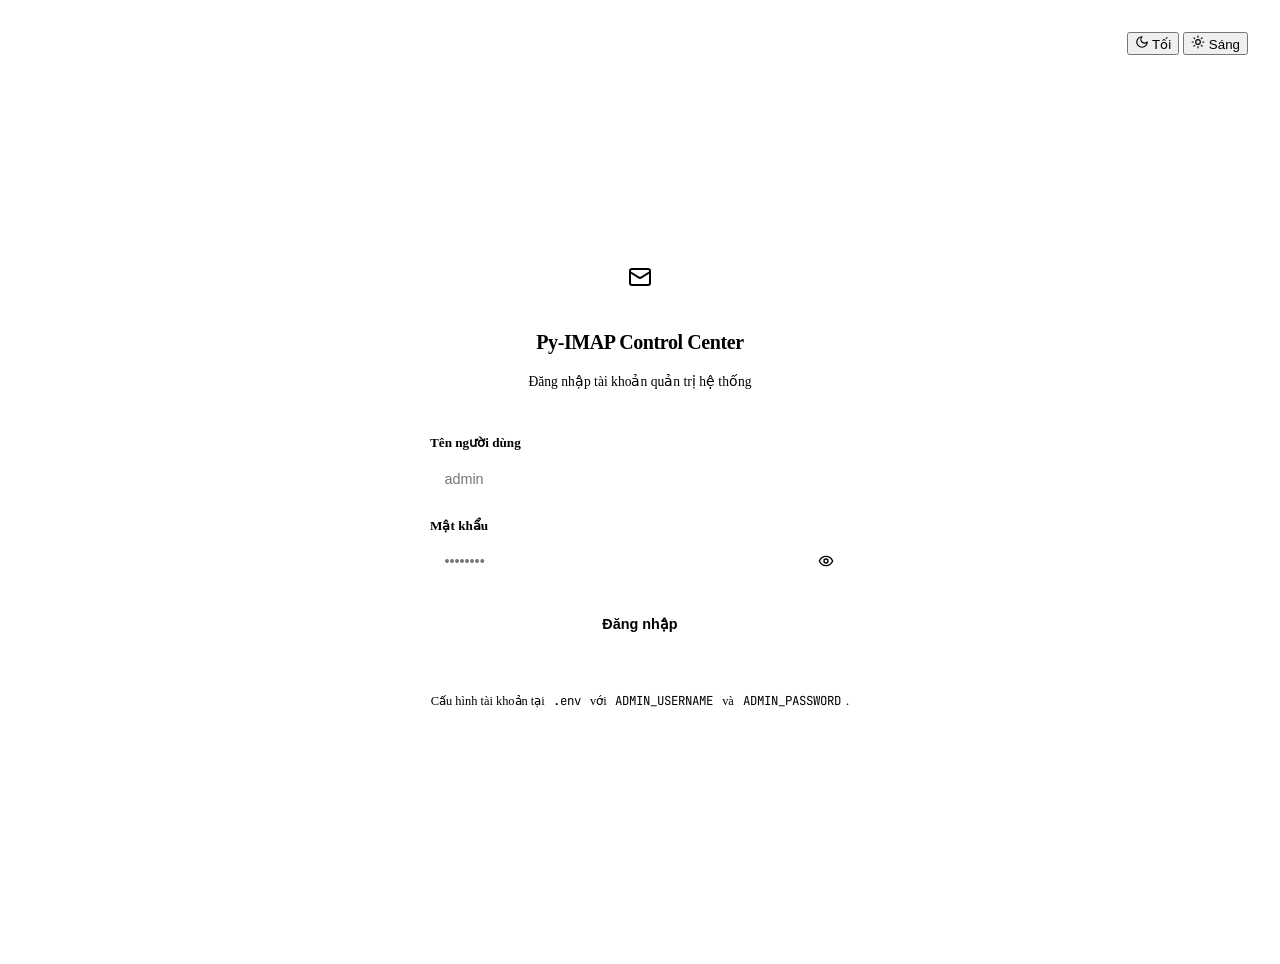
==== src/web/templates/login.html @ 8c3b4b3f "feat(web): add minimalist monochrome login page, session cookie auth, and logout flow" ====
<!DOCTYPE html>
<html lang="vi" data-theme="dark">
<head>
    <meta charset="UTF-8">
    <meta name="viewport" content="width=device-width, initial-scale=1.0">
    <title>Đăng nhập | Py-IMAP Control Center</title>
    <link rel="preconnect" href="https://fonts.googleapis.com">
    <link rel="preconnect" href="https://fonts.gstatic.com" crossorigin>
    <link href="https://fonts.googleapis.com/css2?family=Plus+Jakarta+Sans:wght@400;500;600;700&family=JetBrains+Mono:wght@400;500&display=swap" rel="stylesheet">
    <link rel="stylesheet" href="/static/app.css">
    <style>
        .login-page {
            min-height: 100vh;
            display: flex;
            align-items: center;
            justify-content: center;
            padding: 1.5rem;
            position: relative;
            background: var(--bg-dark);
        }

        .login-theme-toggle {
            position: absolute;
            top: 1.5rem;
            right: 1.5rem;
        }

        .login-card {
            width: 100%;
            max-width: 420px;
            background: var(--bg-card);
            border: 1px solid var(--border);
            border-radius: 12px;
            padding: 2.25rem 2rem;
            box-shadow: var(--card-shadow);
        }

        .login-brand {
            display: flex;
            flex-direction: column;
            align-items: center;
            text-align: center;
            margin-bottom: 2rem;
        }

        .login-logo {
            width: 48px;
            height: 48px;
            background: var(--badge-neutral-bg);
            border: 1px solid var(--border);
            border-radius: 10px;
            display: flex;
            align-items: center;
            justify-content: center;
            margin-bottom: 1rem;
            color: var(--text-primary);
        }

        .login-title {
            font-size: 1.25rem;
            font-weight: 700;
            color: var(--text-primary);
            letter-spacing: -0.02em;
            margin-bottom: 0.35rem;
        }

        .login-subtitle {
            font-size: 0.85rem;
            color: var(--text-muted);
        }

        .login-alert {
            display: none;
            padding: 0.75rem 1rem;
            border-radius: 8px;
            font-size: 0.85rem;
            margin-bottom: 1.25rem;
            background: var(--danger-bg);
            border: 1px solid var(--danger-border);
            color: var(--danger-text);
            line-height: 1.4;
        }

        .login-form .form-group {
            margin-bottom: 1.25rem;
        }

        .login-form label {
            display: block;
            font-size: 0.825rem;
            font-weight: 600;
            color: var(--text-primary);
            margin-bottom: 0.5rem;
        }

        .input-wrapper {
            position: relative;
            display: flex;
            align-items: center;
        }

        .input-wrapper input {
            width: 100%;
            padding: 0.7rem 0.9rem;
            font-size: 0.9rem;
            background: var(--input-bg);
            border: 1px solid var(--input-border);
            border-radius: 6px;
            color: var(--input-text);
            outline: none;
            transition: border-color 0.15s ease, box-shadow 0.15s ease;
        }

        .input-wrapper input:focus {
            border-color: var(--border-focus);
            box-shadow: 0 0 0 2px var(--focus-ring);
        }

        .toggle-pwd-btn {
            position: absolute;
            right: 0.75rem;
            background: transparent;
            border: none;
            color: var(--text-dim);
            cursor: pointer;
            padding: 0.25rem;
            display: flex;
            align-items: center;
            justify-content: center;
        }

        .toggle-pwd-btn:hover {
            color: var(--text-primary);
        }

        .login-btn {
            width: 100%;
            padding: 0.75rem 1rem;
            font-size: 0.9rem;
            font-weight: 600;
            background: var(--primary);
            color: var(--primary-text);
            border: 1px solid var(--primary-border);
            border-radius: 6px;
            cursor: pointer;
            display: flex;
            align-items: center;
            justify-content: center;
            gap: 0.5rem;
            transition: opacity 0.15s ease, background 0.15s ease;
            margin-top: 1.5rem;
        }

        .login-btn:hover:not(:disabled) {
            background: var(--primary-hover);
        }

        .login-btn:disabled {
            opacity: 0.6;
            cursor: not-allowed;
        }

        .login-footer {
            margin-top: 1.75rem;
            padding-top: 1.25rem;
            border-top: 1px solid var(--border);
            font-size: 0.775rem;
            color: var(--text-dim);
            text-align: center;
            line-height: 1.5;
        }

        .login-footer code {
            font-family: 'JetBrains Mono', monospace;
            background: var(--badge-neutral-bg);
            border: 1px solid var(--border);
            padding: 0.15rem 0.35rem;
            border-radius: 4px;
            color: var(--text-muted);
        }
    </style>
</head>
<body>
    <div class="login-page">
        <!-- Theme Switcher -->
        <div class="login-theme-toggle">
            <div class="theme-switcher">
                <button class="theme-btn active" data-theme="dark" title="Giao diện tối (Dark)">
                    <svg width="14" height="14" viewBox="0 0 24 24" fill="none" stroke="currentColor" stroke-width="2" stroke-linecap="round" stroke-linejoin="round">
                        <path d="M12 3a6 6 0 0 0 9 9 9 9 0 1 1-9-9Z"/>
                    </svg>
                    <span>Tối</span>
                </button>
                <button class="theme-btn" data-theme="light" title="Giao diện sáng (Light)">
                    <svg width="14" height="14" viewBox="0 0 24 24" fill="none" stroke="currentColor" stroke-width="2" stroke-linecap="round" stroke-linejoin="round">
                        <circle cx="12" cy="12" r="4"/>
                        <path d="M12 2v2M12 20v2M4.93 4.93l1.41 1.41M17.66 17.66l1.41 1.41M2 12h2M20 12h2M6.34 17.66l-1.41 1.41M19.07 4.93l-1.41 1.41"/>
                    </svg>
                    <span>Sáng</span>
                </button>
            </div>
        </div>

        <div class="login-card">
            <div class="login-brand">
                <div class="login-logo">
                    <svg width="24" height="24" viewBox="0 0 24 24" fill="none" stroke="currentColor" stroke-width="2" stroke-linecap="round" stroke-linejoin="round">
                        <rect width="20" height="16" x="2" y="4" rx="2"/>
                        <path d="m22 7-8.97 5.7a1.94 1.94 0 0 1-2.06 0L2 7"/>
                    </svg>
                </div>
                <h1 class="login-title">Py-IMAP Control Center</h1>
                <p class="login-subtitle">Đăng nhập tài khoản quản trị hệ thống</p>
            </div>

            <!-- Error Banner -->
            <div id="loginAlert" class="login-alert" role="alert"></div>

            <!-- Form -->
            <form id="loginForm" class="login-form" autocomplete="on">
                <div class="form-group">
                    <label for="username">Tên người dùng</label>
                    <div class="input-wrapper">
                        <input type="text" id="username" name="username" placeholder="admin" required autofocus autocomplete="username">
                    </div>
                </div>

                <div class="form-group">
                    <label for="password">Mật khẩu</label>
                    <div class="input-wrapper">
                        <input type="password" id="password" name="password" placeholder="••••••••" required autocomplete="current-password">
                        <button type="button" class="toggle-pwd-btn" id="togglePasswordBtn" title="Hiện/ẩn mật khẩu">
                            <svg id="eyeIcon" width="16" height="16" viewBox="0 0 24 24" fill="none" stroke="currentColor" stroke-width="2" stroke-linecap="round" stroke-linejoin="round">
                                <path d="M2 12s3-7 10-7 10 7 10 7-3 7-10 7-10-7-10-7Z"/>
                                <circle cx="12" cy="12" r="3"/>
                            </svg>
                        </button>
                    </div>
                </div>

                <button type="submit" class="login-btn" id="submitBtn">
                    <span id="btnText">Đăng nhập</span>
                </button>
            </form>

            <div class="login-footer">
                Cấu hình tài khoản tại <code>.env</code> với <code>ADMIN_USERNAME</code> và <code>ADMIN_PASSWORD</code>.
            </div>
        </div>
    </div>

    <script>
        // 1. Theme Management
        const savedTheme = localStorage.getItem('py_imap_theme') || 'dark';
        document.documentElement.setAttribute('data-theme', savedTheme);
        updateThemeButtons(savedTheme);

        document.querySelectorAll('.theme-btn').forEach(btn => {
            btn.addEventListener('click', () => {
                const theme = btn.getAttribute('data-theme');
                document.documentElement.setAttribute('data-theme', theme);
                localStorage.setItem('py_imap_theme', theme);
                updateThemeButtons(theme);
            });
        });

        function updateThemeButtons(theme) {
            document.querySelectorAll('.theme-btn').forEach(btn => {
                btn.classList.toggle('active', btn.getAttribute('data-theme') === theme);
            });
        }

        // 2. Toggle Password Visibility
        const pwdInput = document.getElementById('password');
        const togglePwdBtn = document.getElementById('togglePasswordBtn');
        const eyeIcon = document.getElementById('eyeIcon');

        togglePwdBtn.addEventListener('click', () => {
            const isPassword = pwdInput.type === 'password';
            pwdInput.type = isPassword ? 'text' : 'password';
            eyeIcon.innerHTML = isPassword 
                ? '<path d="m9.88 9.88a3 3 0 1 0 4.24 4.24"/><path d="M10.73 5.08A10.43 10.43 0 0 1 12 5c7 0 10 7 10 7a13.16 13.16 0 0 1-1.67 2.68"/><path d="M6.61 6.61A13.526 13.526 0 0 0 2 12s3 7 10 7a9.74 9.74 0 0 0 5.39-1.61"/><line x1="2" x2="22" y1="2" y2="22"/>'
                : '<path d="M2 12s3-7 10-7 10 7 10 7-3 7-10 7-10-7-10-7Z"/><circle cx="12" cy="12" r="3"/>';
        });

        // 3. Login Submission
        const form = document.getElementById('loginForm');
        const alertBox = document.getElementById('loginAlert');
        const submitBtn = document.getElementById('submitBtn');
        const btnText = document.getElementById('btnText');

        form.addEventListener('submit', async (e) => {
            e.preventDefault();
            alertBox.style.display = 'none';

            const username = document.getElementById('username').value.trim();
            const password = document.getElementById('password').value;

            if (!username || !password) {
                alertBox.textContent = 'Vui lòng nhập đầy đủ tên người dùng và mật khẩu.';
                alertBox.style.display = 'block';
                return;
            }

            submitBtn.disabled = true;
            btnText.textContent = 'Đang xác thực...';

            try {
                const response = await fetch('/api/login', {
                    method: 'POST',
                    headers: { 'Content-Type': 'application/json' },
                    body: JSON.stringify({ username, password })
                });

                const data = await response.json();

                if (response.ok && data.success) {
                    btnText.textContent = 'Thành công! Đang chuyển hướng...';
                    window.location.href = data.redirect || '/';
                } else {
                    alertBox.textContent = data.detail || 'Tài khoản hoặc mật khẩu không chính xác.';
                    alertBox.style.display = 'block';
                    submitBtn.disabled = false;
                    btnText.textContent = 'Đăng nhập';
                }
            } catch (err) {
                alertBox.textContent = 'Không thể kết nối tới máy chủ. Vui lòng kiểm tra lại mạng.';
                alertBox.style.display = 'block';
                submitBtn.disabled = false;
                btnText.textContent = 'Đăng nhập';
            }
        });
    </script>
</body>
</html>
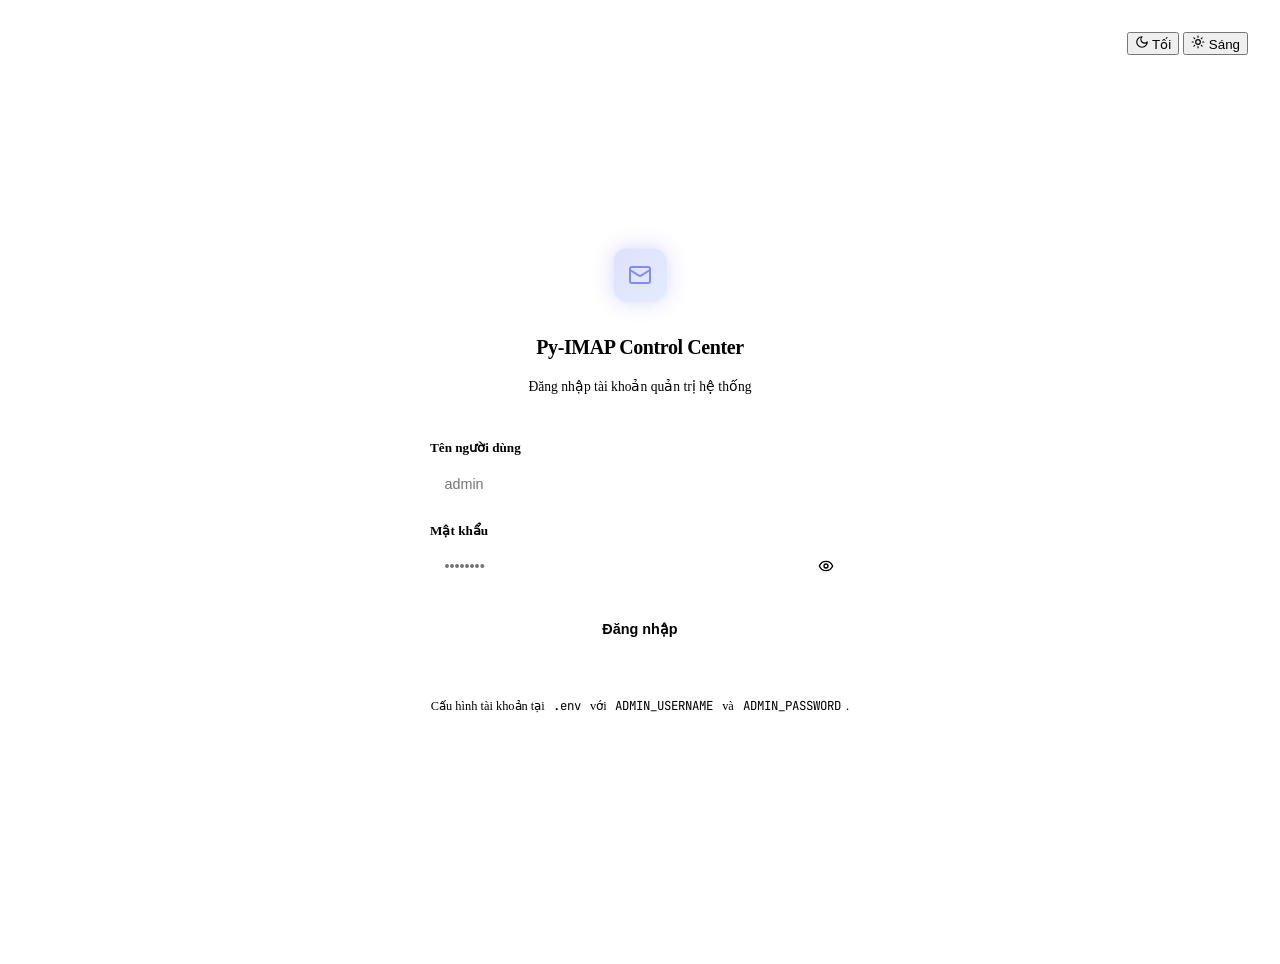
==== commit 92214602: "feat(ui): redesign web control panel with modern glassmorphism, brand icons, confirmation modals, an" ====
--- a/src/web/templates/login.html
+++ b/src/web/templates/login.html
@@ -29,10 +29,13 @@
             width: 100%;
             max-width: 420px;
             background: var(--bg-card);
+            backdrop-filter: var(--glass-blur);
+            -webkit-backdrop-filter: var(--glass-blur);
             border: 1px solid var(--border);
-            border-radius: 12px;
-            padding: 2.25rem 2rem;
-            box-shadow: var(--card-shadow);
+            border-radius: 16px;
+            padding: 2.5rem 2rem;
+            box-shadow: var(--card-shadow-hover);
+            position: relative;
         }
 
         .login-brand {
@@ -44,16 +47,17 @@
         }
 
         .login-logo {
-            width: 48px;
-            height: 48px;
-            background: var(--badge-neutral-bg);
-            border: 1px solid var(--border);
-            border-radius: 10px;
+            width: 52px;
+            height: 52px;
+            background: linear-gradient(135deg, rgba(99, 102, 241, 0.2) 0%, rgba(59, 130, 246, 0.15) 100%);
+            border: 1px solid rgba(255, 255, 255, 0.12);
+            border-radius: 14px;
             display: flex;
             align-items: center;
             justify-content: center;
-            margin-bottom: 1rem;
-            color: var(--text-primary);
+            margin-bottom: 1.25rem;
+            color: #818cf8;
+            box-shadow: 0 0 20px rgba(99, 102, 241, 0.25);
         }
 
         .login-title {
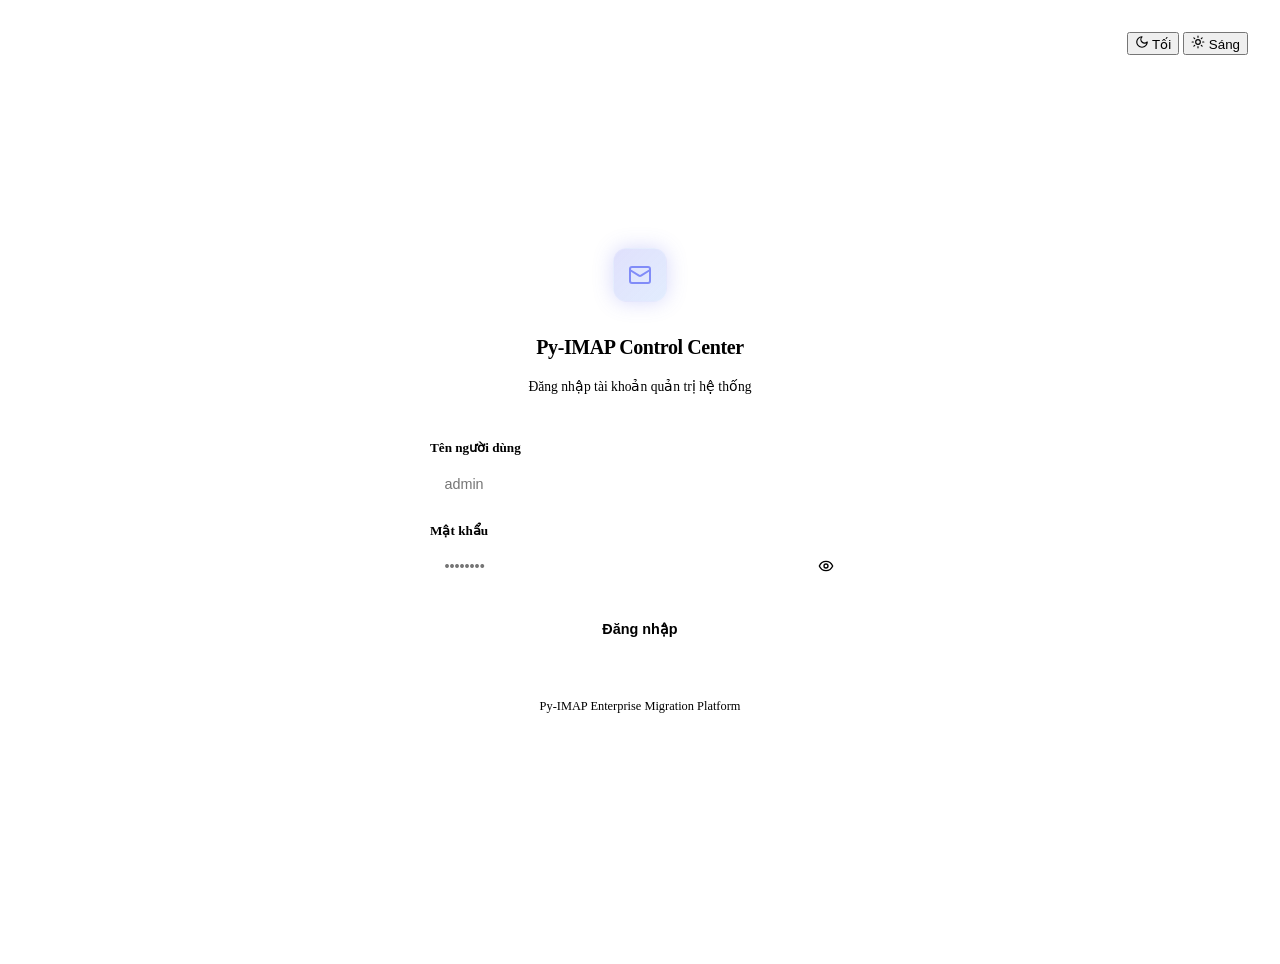
==== commit 55b96fb1: "refactor(ui): streamline feature names, text alignments, and remove clutter" ====
--- a/src/web/templates/login.html
+++ b/src/web/templates/login.html
@@ -248,7 +248,7 @@
             </form>
 
             <div class="login-footer">
-                Cấu hình tài khoản tại <code>.env</code> với <code>ADMIN_USERNAME</code> và <code>ADMIN_PASSWORD</code>.
+                Py-IMAP Enterprise Migration Platform
             </div>
         </div>
     </div>
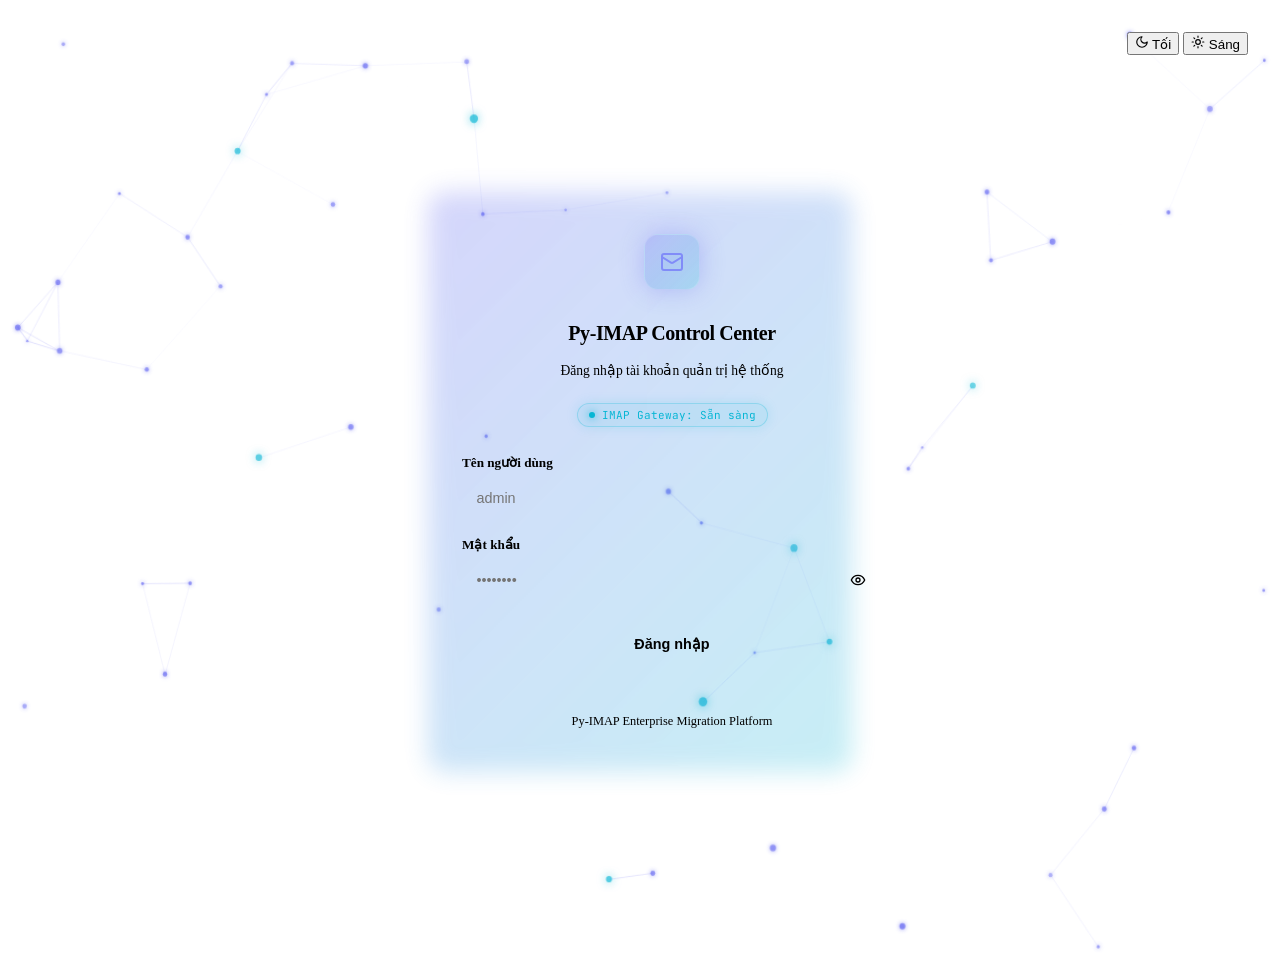
==== commit 763380ec: "feat(ui): tron goi hieu ung cyber, am thanh SFX, confetti phao hoa va Matrix Easter Egg" ====
--- a/src/web/templates/login.html
+++ b/src/web/templates/login.html
@@ -6,8 +6,8 @@
     <title>Đăng nhập | Py-IMAP Control Center</title>
     <link rel="preconnect" href="https://fonts.googleapis.com">
     <link rel="preconnect" href="https://fonts.gstatic.com" crossorigin>
-    <link href="https://fonts.googleapis.com/css2?family=Plus+Jakarta+Sans:wght@400;500;600;700&family=JetBrains+Mono:wght@400;500&display=swap" rel="stylesheet">
-    <link rel="stylesheet" href="/static/app.css">
+    <link href="https://fonts.googleapis.com/css2?family=Be+Vietnam+Pro:wght@400;500;600;700;800&family=Inter:wght@400;500;600;700&family=JetBrains+Mono:wght@400;500;600&display=swap" rel="stylesheet">
+    <link rel="stylesheet" href="/static/app.css?v=2.5.0">
     <style>
         .login-page {
             min-height: 100vh;
@@ -17,17 +17,52 @@
             padding: 1.5rem;
             position: relative;
             background: var(--bg-dark);
+            overflow: hidden;
+        }
+
+        .login-canvas {
+            position: absolute;
+            inset: 0;
+            width: 100%;
+            height: 100%;
+            z-index: 1;
+            pointer-events: auto;
         }
 
         .login-theme-toggle {
             position: absolute;
             top: 1.5rem;
             right: 1.5rem;
+            z-index: 10;
+        }
+
+        .login-card-wrapper {
+            position: relative;
+            z-index: 5;
+            width: 100%;
+            max-width: 420px;
+        }
+
+        .login-card-glow {
+            position: absolute;
+            inset: -2px;
+            background: linear-gradient(135deg, rgba(99, 102, 241, 0.6), rgba(6, 182, 212, 0.5), rgba(16, 185, 129, 0.4), rgba(99, 102, 241, 0.6));
+            background-size: 300% 300%;
+            border-radius: 18px;
+            filter: blur(12px);
+            opacity: 0.45;
+            animation: auraGlow 8s ease infinite;
+            z-index: 1;
+            pointer-events: none;
+        }
+
+        @keyframes auraGlow {
+            0%, 100% { background-position: 0% 50%; opacity: 0.35; }
+            50% { background-position: 100% 50%; opacity: 0.55; }
         }
 
         .login-card {
             width: 100%;
-            max-width: 420px;
             background: var(--bg-card);
             backdrop-filter: var(--glass-blur);
             -webkit-backdrop-filter: var(--glass-blur);
@@ -36,6 +71,7 @@
             padding: 2.5rem 2rem;
             box-shadow: var(--card-shadow-hover);
             position: relative;
+            z-index: 2;
         }
 
         .login-brand {
@@ -43,21 +79,33 @@
             flex-direction: column;
             align-items: center;
             text-align: center;
-            margin-bottom: 2rem;
+            margin-bottom: 1.75rem;
         }
 
         .login-logo {
-            width: 52px;
-            height: 52px;
-            background: linear-gradient(135deg, rgba(99, 102, 241, 0.2) 0%, rgba(59, 130, 246, 0.15) 100%);
-            border: 1px solid rgba(255, 255, 255, 0.12);
+            width: 54px;
+            height: 54px;
+            background: linear-gradient(135deg, rgba(99, 102, 241, 0.25) 0%, rgba(6, 182, 212, 0.2) 100%);
+            border: 1px solid rgba(255, 255, 255, 0.16);
             border-radius: 14px;
             display: flex;
             align-items: center;
             justify-content: center;
-            margin-bottom: 1.25rem;
+            margin-bottom: 1.15rem;
             color: #818cf8;
-            box-shadow: 0 0 20px rgba(99, 102, 241, 0.25);
+            box-shadow: 0 0 24px rgba(99, 102, 241, 0.3);
+            cursor: pointer;
+            transition: transform 0.25s ease, box-shadow 0.25s ease;
+            user-select: none;
+        }
+
+        .login-logo:hover {
+            transform: scale(1.08) rotate(3deg);
+            box-shadow: 0 0 32px rgba(6, 182, 212, 0.5);
+        }
+
+        .login-logo:active {
+            transform: scale(0.94);
         }
 
         .login-title {
@@ -65,12 +113,41 @@
             font-weight: 700;
             color: var(--text-primary);
             letter-spacing: -0.02em;
-            margin-bottom: 0.35rem;
+            margin-bottom: 0.25rem;
         }
 
         .login-subtitle {
             font-size: 0.85rem;
             color: var(--text-muted);
+        }
+
+        .cyber-badge-pill {
+            display: inline-flex;
+            align-items: center;
+            gap: 7px;
+            font-family: 'JetBrains Mono', monospace;
+            font-size: 11px;
+            color: #06b6d4;
+            background: rgba(6, 182, 212, 0.08);
+            border: 1px solid rgba(6, 182, 212, 0.25);
+            padding: 4px 11px;
+            border-radius: 20px;
+            margin-top: 10px;
+            box-shadow: 0 0 12px rgba(6, 182, 212, 0.15);
+        }
+
+        .cyber-pulse-dot {
+            width: 6px;
+            height: 6px;
+            border-radius: 50%;
+            background: #06b6d4;
+            box-shadow: 0 0 8px #06b6d4;
+            animation: pulseDot 1.5s infinite;
+        }
+
+        @keyframes pulseDot {
+            0%, 100% { transform: scale(1); opacity: 1; }
+            50% { transform: scale(1.4); opacity: 0.4; }
         }
 
         .login-alert {
@@ -186,6 +263,9 @@
 </head>
 <body>
     <div class="login-page">
+        <!-- High-Tech Interactive Network Topology Canvas -->
+        <canvas id="networkCanvas" class="login-canvas"></canvas>
+
         <!-- Theme Switcher -->
         <div class="login-theme-toggle">
             <div class="theme-switcher">
@@ -205,62 +285,284 @@
             </div>
         </div>
 
-        <div class="login-card">
-            <div class="login-brand">
-                <div class="login-logo">
-                    <svg width="24" height="24" viewBox="0 0 24 24" fill="none" stroke="currentColor" stroke-width="2" stroke-linecap="round" stroke-linejoin="round">
-                        <rect width="20" height="16" x="2" y="4" rx="2"/>
-                        <path d="m22 7-8.97 5.7a1.94 1.94 0 0 1-2.06 0L2 7"/>
-                    </svg>
-                </div>
-                <h1 class="login-title">Py-IMAP Control Center</h1>
-                <p class="login-subtitle">Đăng nhập tài khoản quản trị hệ thống</p>
-            </div>
-
-            <!-- Error Banner -->
-            <div id="loginAlert" class="login-alert" role="alert"></div>
-
-            <!-- Form -->
-            <form id="loginForm" class="login-form" autocomplete="on">
-                <div class="form-group">
-                    <label for="username">Tên người dùng</label>
-                    <div class="input-wrapper">
-                        <input type="text" id="username" name="username" placeholder="admin" required autofocus autocomplete="username">
+        <!-- Glowing Card Wrapper -->
+        <div class="login-card-wrapper">
+            <div class="login-card-glow"></div>
+            <div class="login-card">
+                <div class="login-brand">
+                    <div class="login-logo" id="loginLogo" title="Nhấp vào để kích hoạt âm thanh chào mừng 🚀">
+                        <svg width="24" height="24" viewBox="0 0 24 24" fill="none" stroke="currentColor" stroke-width="2" stroke-linecap="round" stroke-linejoin="round">
+                            <rect width="20" height="16" x="2" y="4" rx="2"/>
+                            <path d="m22 7-8.97 5.7a1.94 1.94 0 0 1-2.06 0L2 7"/>
+                        </svg>
+                    </div>
+                    <h1 class="login-title">Py-IMAP Control Center</h1>
+                    <p class="login-subtitle">Đăng nhập tài khoản quản trị hệ thống</p>
+                    <div class="cyber-badge-pill" id="cyberBadgePill">
+                        <span class="cyber-pulse-dot"></span>
+                        <span id="cyberStatusText">IMAP Gateway: Sẵn sàng</span>
                     </div>
                 </div>
 
-                <div class="form-group">
-                    <label for="password">Mật khẩu</label>
-                    <div class="input-wrapper">
-                        <input type="password" id="password" name="password" placeholder="••••••••" required autocomplete="current-password">
-                        <button type="button" class="toggle-pwd-btn" id="togglePasswordBtn" title="Hiện/ẩn mật khẩu">
-                            <svg id="eyeIcon" width="16" height="16" viewBox="0 0 24 24" fill="none" stroke="currentColor" stroke-width="2" stroke-linecap="round" stroke-linejoin="round">
-                                <path d="M2 12s3-7 10-7 10 7 10 7-3 7-10 7-10-7-10-7Z"/>
-                                <circle cx="12" cy="12" r="3"/>
-                            </svg>
-                        </button>
+                <!-- Error Banner -->
+                <div id="loginAlert" class="login-alert" role="alert"></div>
+
+                <!-- Form -->
+                <form id="loginForm" class="login-form" autocomplete="on">
+                    <div class="form-group">
+                        <label for="username">Tên người dùng</label>
+                        <div class="input-wrapper">
+                            <input type="text" id="username" name="username" placeholder="admin" required autofocus autocomplete="username">
+                        </div>
                     </div>
+
+                    <div class="form-group">
+                        <label for="password">Mật khẩu</label>
+                        <div class="input-wrapper">
+                            <input type="password" id="password" name="password" placeholder="••••••••" required autocomplete="current-password">
+                            <button type="button" class="toggle-pwd-btn" id="togglePasswordBtn" title="Hiện/ẩn mật khẩu">
+                                <svg id="eyeIcon" width="16" height="16" viewBox="0 0 24 24" fill="none" stroke="currentColor" stroke-width="2" stroke-linecap="round" stroke-linejoin="round">
+                                    <path d="M2 12s3-7 10-7 10 7 10 7-3 7-10 7-10-7-10-7Z"/>
+                                    <circle cx="12" cy="12" r="3"/>
+                                </svg>
+                            </button>
+                        </div>
+                    </div>
+
+                    <button type="submit" class="login-btn" id="submitBtn">
+                        <span id="btnText">Đăng nhập</span>
+                    </button>
+                </form>
+
+                <div class="login-footer">
+                    Py-IMAP Enterprise Migration Platform
                 </div>
-
-                <button type="submit" class="login-btn" id="submitBtn">
-                    <span id="btnText">Đăng nhập</span>
-                </button>
-            </form>
-
-            <div class="login-footer">
-                Py-IMAP Enterprise Migration Platform
             </div>
         </div>
     </div>
 
     <script>
-        // 1. Theme Management
+        // -------------------------------------------------------------
+        // 1. Web Audio API Sci-Fi Synthesizer (Zero Dependency)
+        // -------------------------------------------------------------
+        const AudioFX = {
+            ctx: null,
+            init() {
+                if (!this.ctx) {
+                    const AudioContextClass = window.AudioContext || window.webkitAudioContext;
+                    if (AudioContextClass) this.ctx = new AudioContextClass();
+                }
+                if (this.ctx && this.ctx.state === 'suspended') {
+                    this.ctx.resume();
+                }
+            },
+            playClick() {
+                try {
+                    this.init();
+                    if (!this.ctx) return;
+                    const osc = this.ctx.createOscillator();
+                    const gain = this.ctx.createGain();
+                    osc.type = 'sine';
+                    osc.frequency.setValueAtTime(800, this.ctx.currentTime);
+                    osc.frequency.exponentialRampToValueAtTime(400, this.ctx.currentTime + 0.04);
+                    gain.gain.setValueAtTime(0.06, this.ctx.currentTime);
+                    gain.gain.exponentialRampToValueAtTime(0.001, this.ctx.currentTime + 0.04);
+                    osc.connect(gain);
+                    gain.connect(this.ctx.destination);
+                    osc.start();
+                    osc.stop(this.ctx.currentTime + 0.04);
+                } catch(e) {}
+            },
+            playSuccess() {
+                try {
+                    this.init();
+                    if (!this.ctx) return;
+                    const notes = [523.25, 659.25, 783.99, 1046.50]; // C5, E5, G5, C6
+                    notes.forEach((freq, idx) => {
+                        const osc = this.ctx.createOscillator();
+                        const gain = this.ctx.createGain();
+                        const start = this.ctx.currentTime + (idx * 0.07);
+                        osc.type = 'triangle';
+                        osc.frequency.setValueAtTime(freq, start);
+                        gain.gain.setValueAtTime(0.08, start);
+                        gain.gain.exponentialRampToValueAtTime(0.001, start + 0.25);
+                        osc.connect(gain);
+                        gain.connect(this.ctx.destination);
+                        osc.start(start);
+                        osc.stop(start + 0.25);
+                    });
+                } catch(e) {}
+            },
+            playError() {
+                try {
+                    this.init();
+                    if (!this.ctx) return;
+                    const osc = this.ctx.createOscillator();
+                    const gain = this.ctx.createGain();
+                    osc.type = 'sawtooth';
+                    osc.frequency.setValueAtTime(150, this.ctx.currentTime);
+                    osc.frequency.linearRampToValueAtTime(100, this.ctx.currentTime + 0.15);
+                    gain.gain.setValueAtTime(0.1, this.ctx.currentTime);
+                    gain.gain.exponentialRampToValueAtTime(0.001, this.ctx.currentTime + 0.15);
+                    osc.connect(gain);
+                    gain.connect(this.ctx.destination);
+                    osc.start();
+                    osc.stop(this.ctx.currentTime + 0.15);
+                } catch(e) {}
+            }
+        };
+
+        // -------------------------------------------------------------
+        // 2. High-Tech Interactive Network Topology Canvas
+        // -------------------------------------------------------------
+        const canvas = document.getElementById('networkCanvas');
+        const ctx = canvas ? canvas.getContext('2d') : null;
+        let particles = [];
+        let mouse = { x: null, y: null, radius: 140 };
+
+        function initCanvas() {
+            if (!canvas || !ctx) return;
+            canvas.width = window.innerWidth;
+            canvas.height = window.innerHeight;
+
+            const count = Math.min(Math.floor((canvas.width * canvas.height) / 22000), 55);
+            particles = [];
+            for (let i = 0; i < count; i++) {
+                particles.push({
+                    x: Math.random() * canvas.width,
+                    y: Math.random() * canvas.height,
+                    vx: (Math.random() - 0.5) * 0.7,
+                    vy: (Math.random() - 0.5) * 0.7,
+                    size: Math.random() * 2 + 1.2,
+                    pulse: Math.random() * Math.PI,
+                    isServer: Math.random() > 0.8
+                });
+            }
+        }
+
+        window.addEventListener('resize', initCanvas);
+        window.addEventListener('mousemove', (e) => {
+            mouse.x = e.clientX;
+            mouse.y = e.clientY;
+        });
+        window.addEventListener('mouseout', () => {
+            mouse.x = null;
+            mouse.y = null;
+        });
+
+        function animateCanvas() {
+            if (!ctx) return;
+            ctx.clearRect(0, 0, canvas.width, canvas.height);
+
+            const isDark = document.documentElement.getAttribute('data-theme') === 'dark';
+            const nodeColor = isDark ? 'rgba(99, 102, 241, ' : 'rgba(59, 130, 246, ';
+            const serverColor = isDark ? 'rgba(6, 182, 212, ' : 'rgba(16, 185, 129, ';
+            const lineColor = isDark ? 'rgba(99, 102, 241, ' : 'rgba(59, 130, 246, ';
+
+            // Update & Draw Particles
+            for (let i = 0; i < particles.length; i++) {
+                const p = particles[i];
+                p.x += p.vx;
+                p.y += p.vy;
+                p.pulse += 0.03;
+
+                // Bounce
+                if (p.x < 0 || p.x > canvas.width) p.vx *= -1;
+                if (p.y < 0 || p.y > canvas.height) p.vy *= -1;
+
+                // Mouse interaction
+                if (mouse.x !== null) {
+                    const dx = mouse.x - p.x;
+                    const dy = mouse.y - p.y;
+                    const dist = Math.sqrt(dx * dx + dy * dy);
+                    if (dist < mouse.radius) {
+                        const force = (mouse.radius - dist) / mouse.radius;
+                        p.x -= (dx / dist) * force * 1.5;
+                        p.y -= (dy / dist) * force * 1.5;
+                    }
+                }
+
+                // Draw Particle
+                const alpha = 0.4 + Math.sin(p.pulse) * 0.25;
+                ctx.beginPath();
+                ctx.arc(p.x, p.y, p.isServer ? p.size + 1.5 : p.size, 0, Math.PI * 2);
+                ctx.fillStyle = (p.isServer ? serverColor : nodeColor) + alpha + ')';
+                ctx.shadowBlur = p.isServer ? 10 : 4;
+                ctx.shadowColor = p.isServer ? '#06b6d4' : '#6366f1';
+                ctx.fill();
+                ctx.shadowBlur = 0;
+
+                // Draw Connecting Lines
+                for (let j = i + 1; j < particles.length; j++) {
+                    const p2 = particles[j];
+                    const dx = p.x - p2.x;
+                    const dy = p.y - p2.y;
+                    const dist = Math.sqrt(dx * dx + dy * dy);
+
+                    if (dist < 125) {
+                        const lineAlpha = (1 - dist / 125) * (isDark ? 0.25 : 0.18);
+                        ctx.beginPath();
+                        ctx.moveTo(p.x, p.y);
+                        ctx.lineTo(p2.x, p2.y);
+                        ctx.strokeStyle = lineColor + lineAlpha + ')';
+                        ctx.lineWidth = 1;
+                        ctx.stroke();
+                    }
+                }
+            }
+
+            requestAnimationFrame(animateCanvas);
+        }
+
+        initCanvas();
+        animateCanvas();
+
+        // -------------------------------------------------------------
+        // 3. Cyber Status Cycling Typewriter
+        // -------------------------------------------------------------
+        const statusLines = [
+            'IMAP Gateway v2.5.0: Sẵn sàng',
+            'Bảo vệ Append-Only: Kích hoạt',
+            'Động cơ Socket SSL/TLS: Hoạt động',
+            'Zero-Data-Loss Protocol: Đang chờ lệnh'
+        ];
+        let statusIdx = 0;
+        const statusEl = document.getElementById('cyberStatusText');
+        if (statusEl) {
+            setInterval(() => {
+                statusIdx = (statusIdx + 1) % statusLines.length;
+                statusEl.style.opacity = '0';
+                setTimeout(() => {
+                    statusEl.textContent = statusLines[statusIdx];
+                    statusEl.style.opacity = '1';
+                }, 250);
+            }, 3800);
+            statusEl.style.transition = 'opacity 0.25s ease';
+        }
+
+        // Easter Egg on Logo Click
+        const logoEl = document.getElementById('loginLogo');
+        if (logoEl) {
+            logoEl.addEventListener('click', () => {
+                AudioFX.playSuccess();
+                logoEl.style.transform = 'scale(1.2) rotate(15deg)';
+                setTimeout(() => logoEl.style.transform = '', 300);
+                if (statusEl) {
+                    statusEl.textContent = '🚀 Turbo Engine: Siêu tốc độ kích hoạt!';
+                }
+            });
+        }
+
+        // -------------------------------------------------------------
+        // 4. Theme Management
+        // -------------------------------------------------------------
         const savedTheme = localStorage.getItem('py_imap_theme') || 'dark';
         document.documentElement.setAttribute('data-theme', savedTheme);
         updateThemeButtons(savedTheme);
 
         document.querySelectorAll('.theme-btn').forEach(btn => {
             btn.addEventListener('click', () => {
+                AudioFX.playClick();
                 const theme = btn.getAttribute('data-theme');
                 document.documentElement.setAttribute('data-theme', theme);
                 localStorage.setItem('py_imap_theme', theme);
@@ -274,12 +576,15 @@
             });
         }
 
-        // 2. Toggle Password Visibility
+        // -------------------------------------------------------------
+        // 5. Toggle Password Visibility
+        // -------------------------------------------------------------
         const pwdInput = document.getElementById('password');
         const togglePwdBtn = document.getElementById('togglePasswordBtn');
         const eyeIcon = document.getElementById('eyeIcon');
 
         togglePwdBtn.addEventListener('click', () => {
+            AudioFX.playClick();
             const isPassword = pwdInput.type === 'password';
             pwdInput.type = isPassword ? 'text' : 'password';
             eyeIcon.innerHTML = isPassword 
@@ -287,7 +592,9 @@
                 : '<path d="M2 12s3-7 10-7 10 7 10 7-3 7-10 7-10-7-10-7Z"/><circle cx="12" cy="12" r="3"/>';
         });
 
-        // 3. Login Submission
+        // -------------------------------------------------------------
+        // 6. Login Submission
+        // -------------------------------------------------------------
         const form = document.getElementById('loginForm');
         const alertBox = document.getElementById('loginAlert');
         const submitBtn = document.getElementById('submitBtn');
@@ -295,12 +602,14 @@
 
         form.addEventListener('submit', async (e) => {
             e.preventDefault();
+            AudioFX.playClick();
             alertBox.style.display = 'none';
 
             const username = document.getElementById('username').value.trim();
             const password = document.getElementById('password').value;
 
             if (!username || !password) {
+                AudioFX.playError();
                 alertBox.textContent = 'Vui lòng nhập đầy đủ tên người dùng và mật khẩu.';
                 alertBox.style.display = 'block';
                 return;
@@ -319,15 +628,20 @@
                 const data = await response.json();
 
                 if (response.ok && data.success) {
-                    btnText.textContent = 'Thành công! Đang chuyển hướng...';
-                    window.location.href = data.redirect || '/';
+                    AudioFX.playSuccess();
+                    btnText.textContent = '✓ Thành công! Đang vào hệ thống...';
+                    setTimeout(() => {
+                        window.location.href = data.redirect || '/';
+                    }, 400);
                 } else {
+                    AudioFX.playError();
                     alertBox.textContent = data.detail || 'Tài khoản hoặc mật khẩu không chính xác.';
                     alertBox.style.display = 'block';
                     submitBtn.disabled = false;
                     btnText.textContent = 'Đăng nhập';
                 }
             } catch (err) {
+                AudioFX.playError();
                 alertBox.textContent = 'Không thể kết nối tới máy chủ. Vui lòng kiểm tra lại mạng.';
                 alertBox.style.display = 'block';
                 submitBtn.disabled = false;
